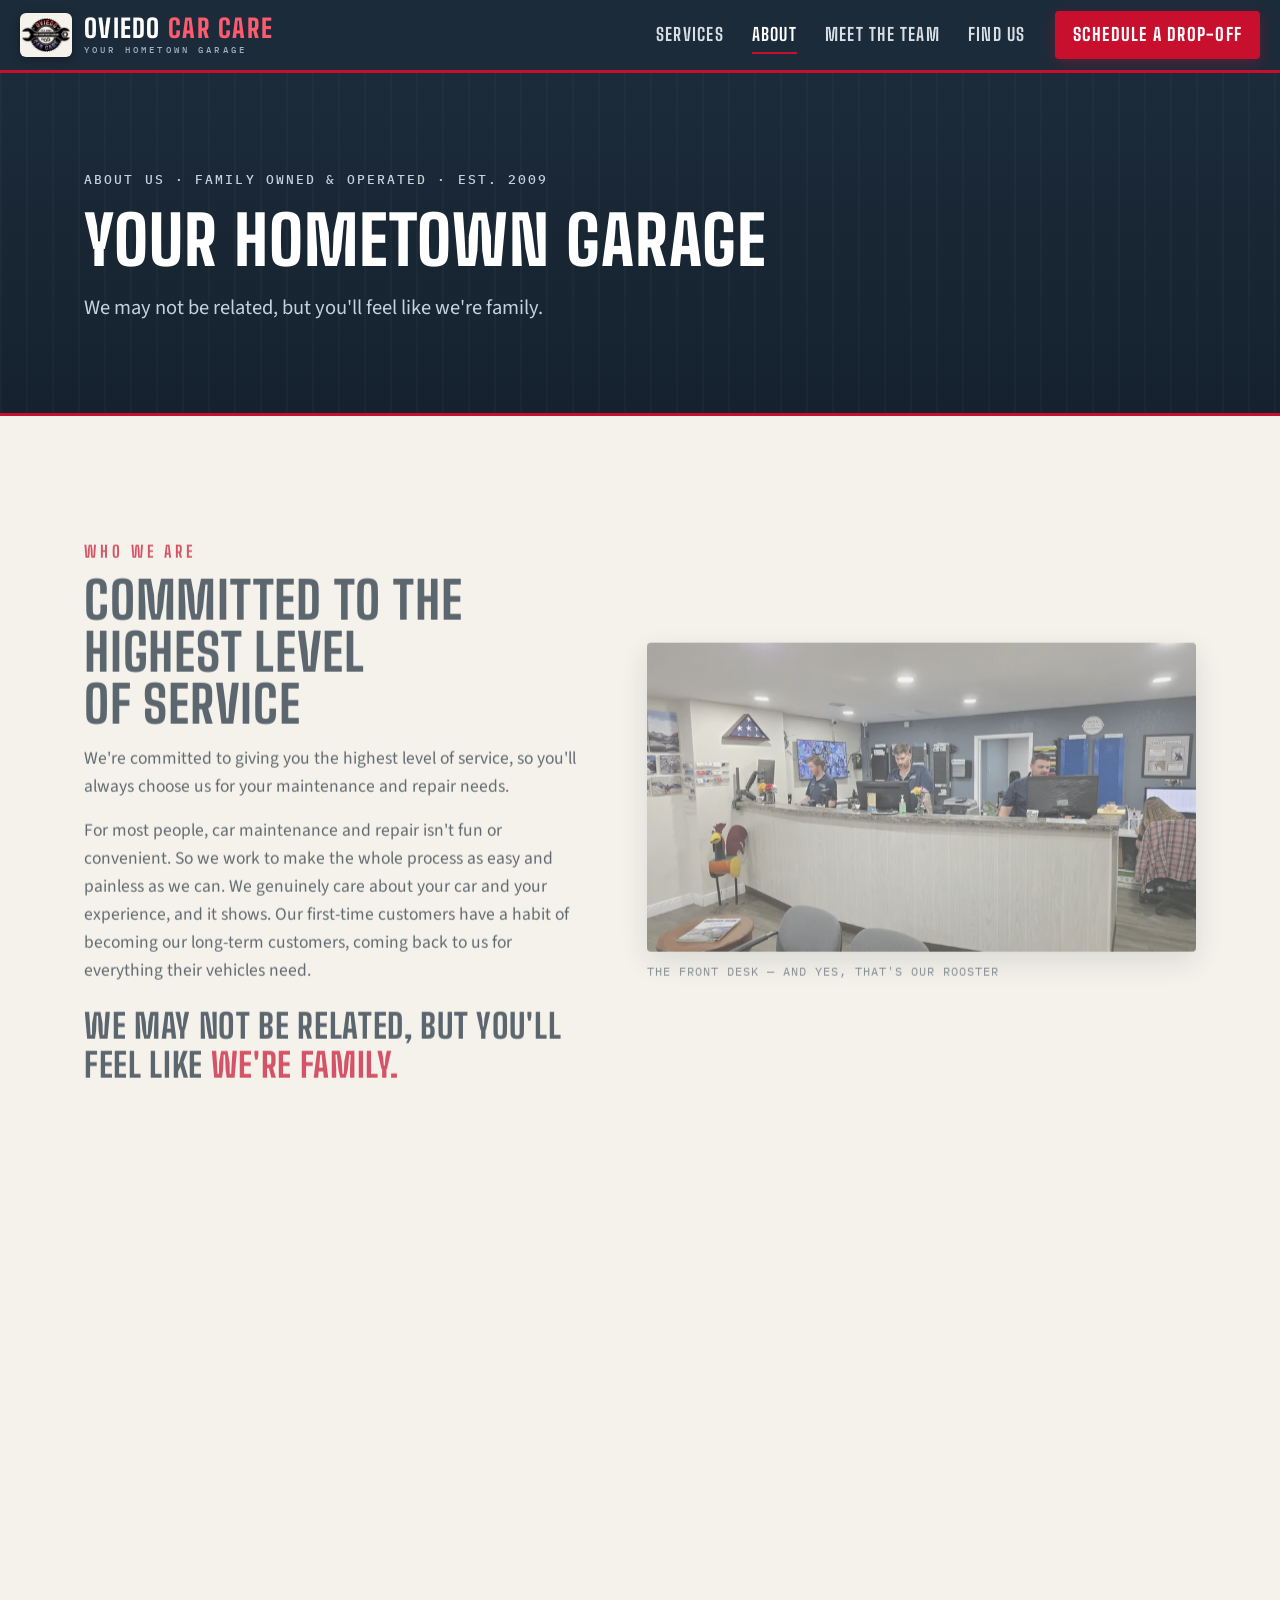
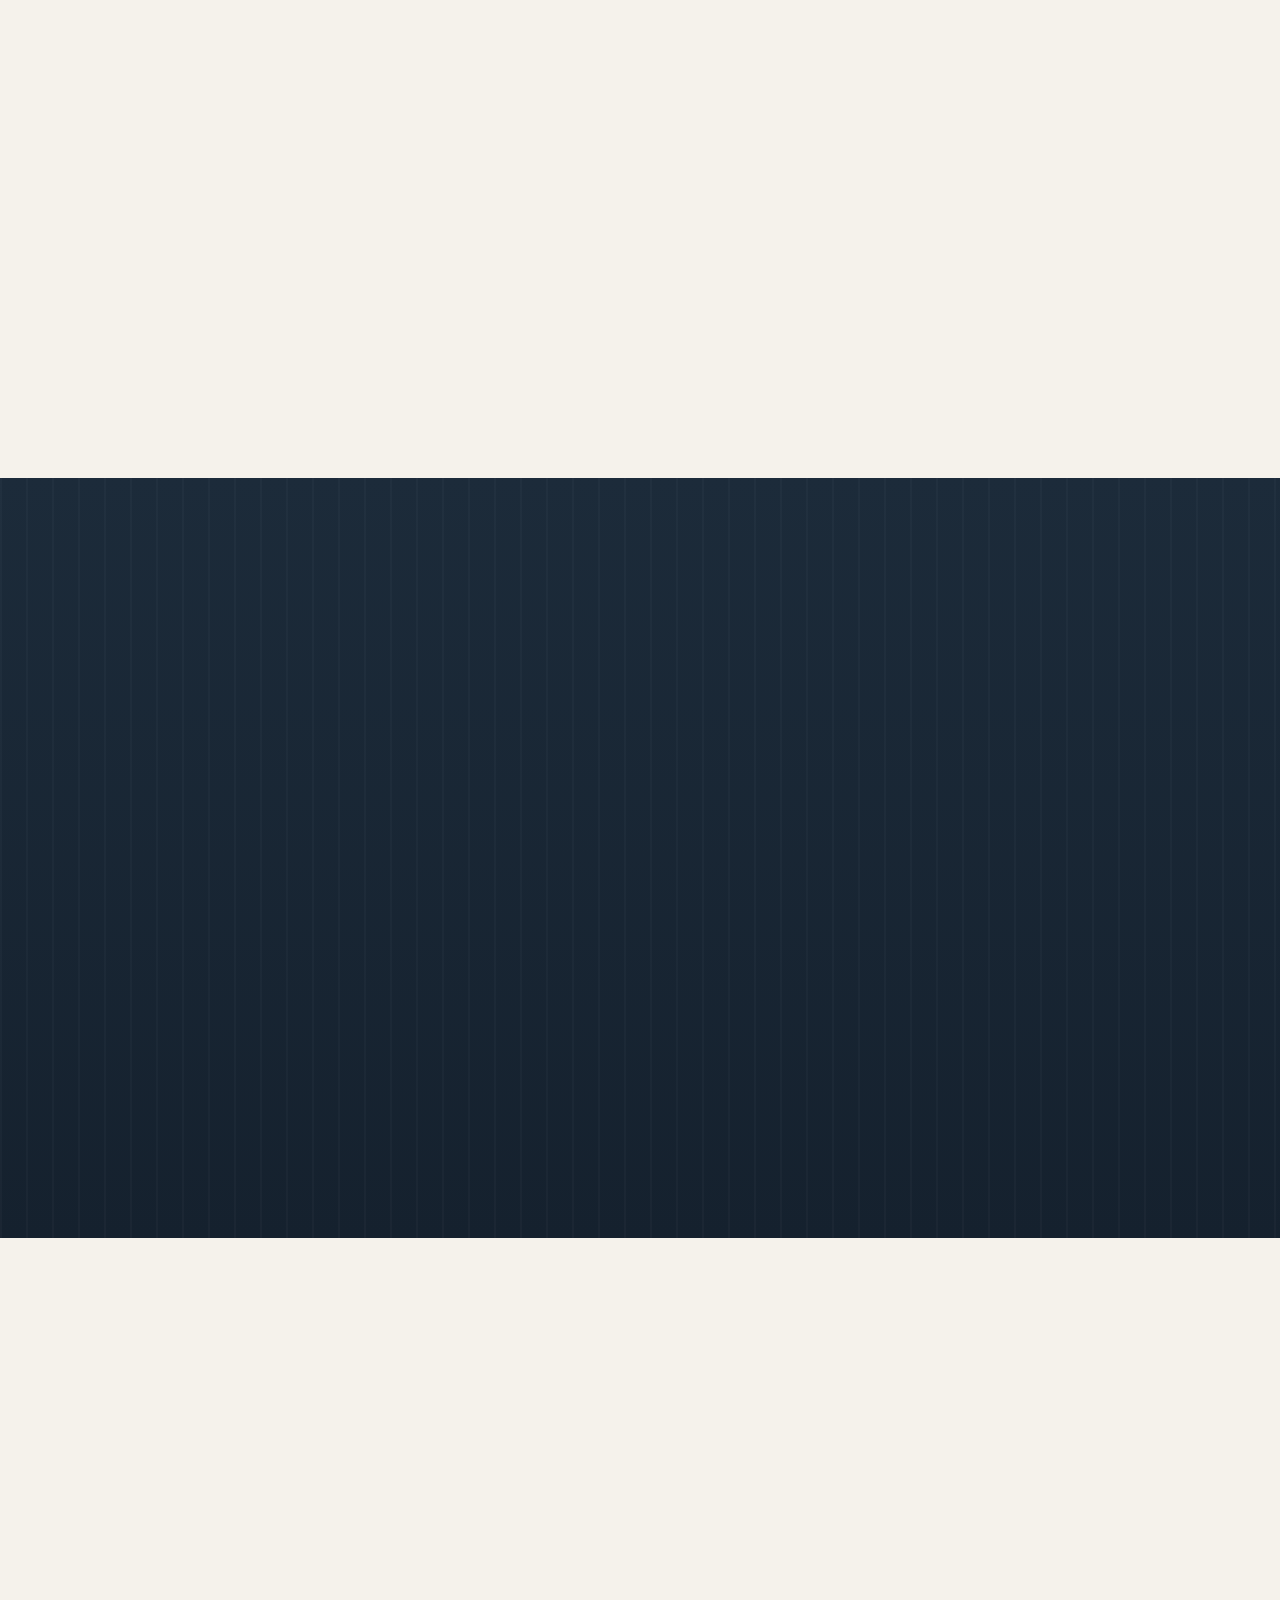
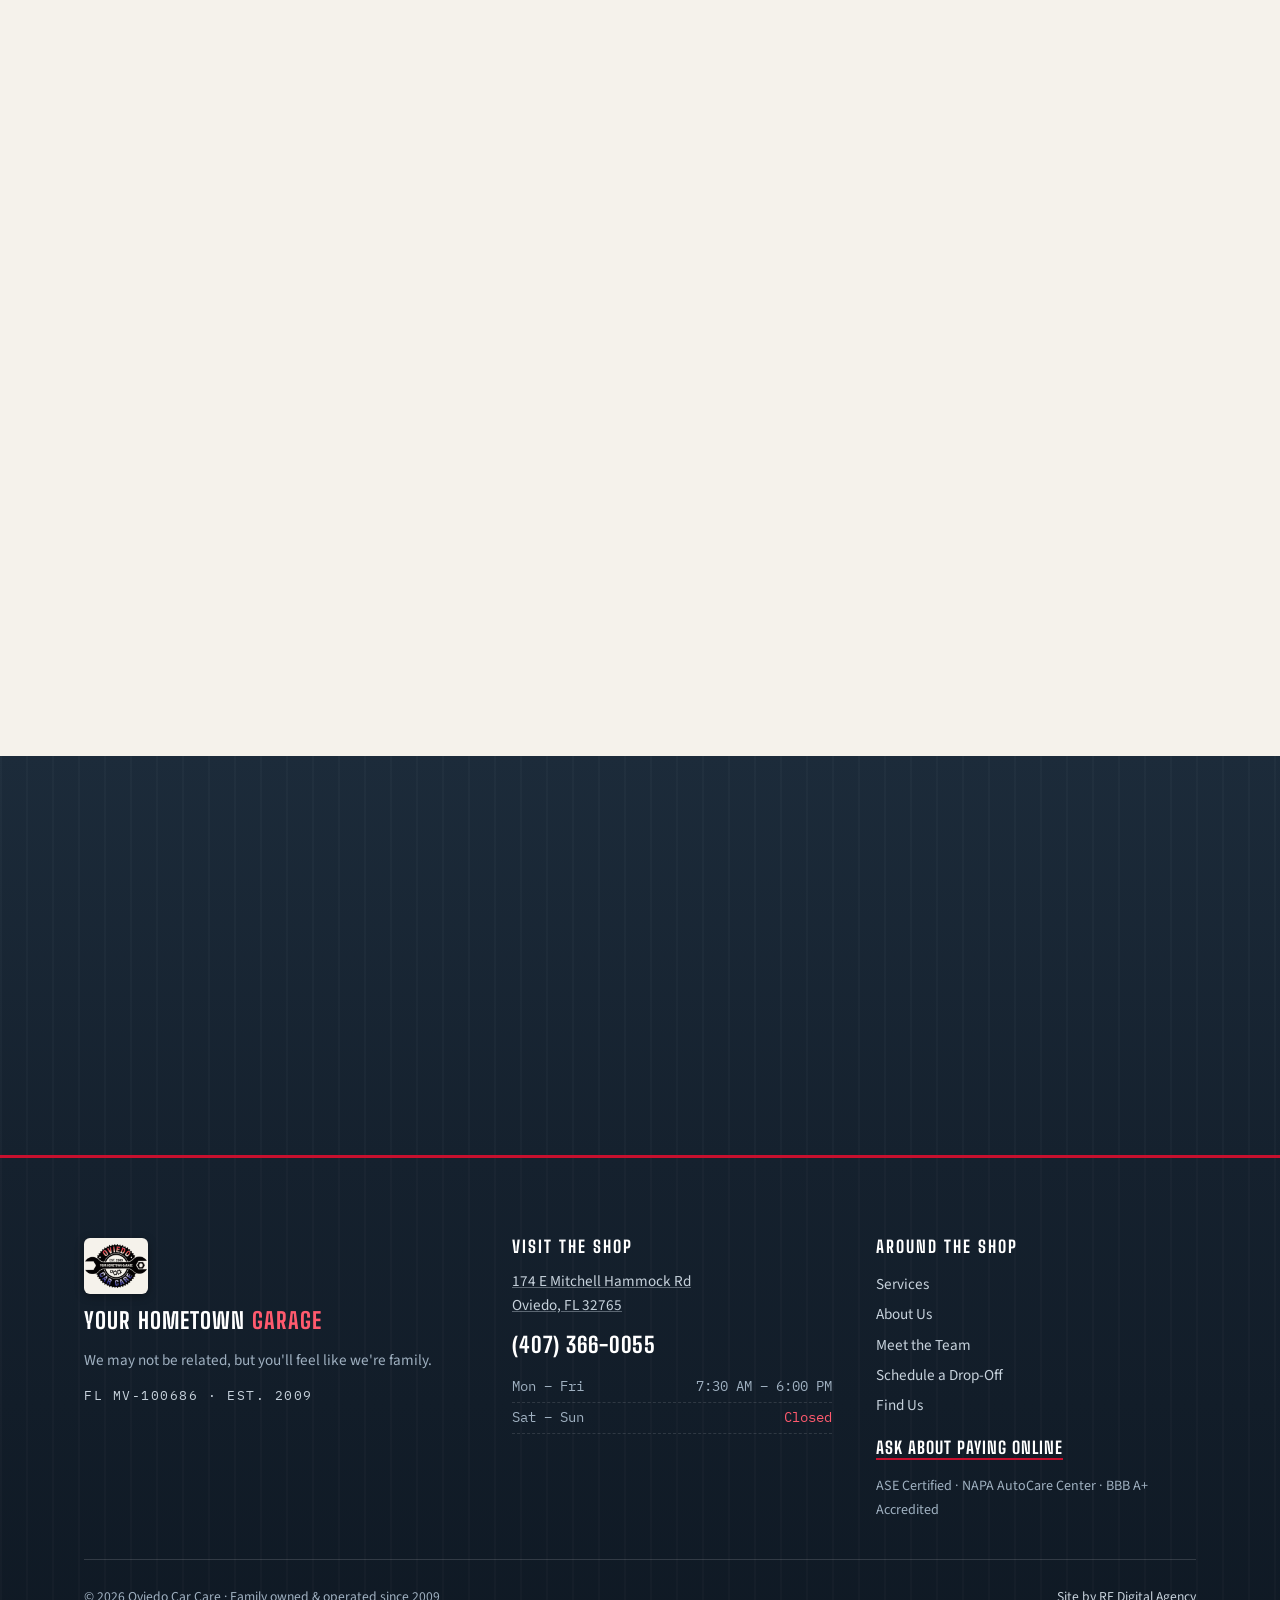
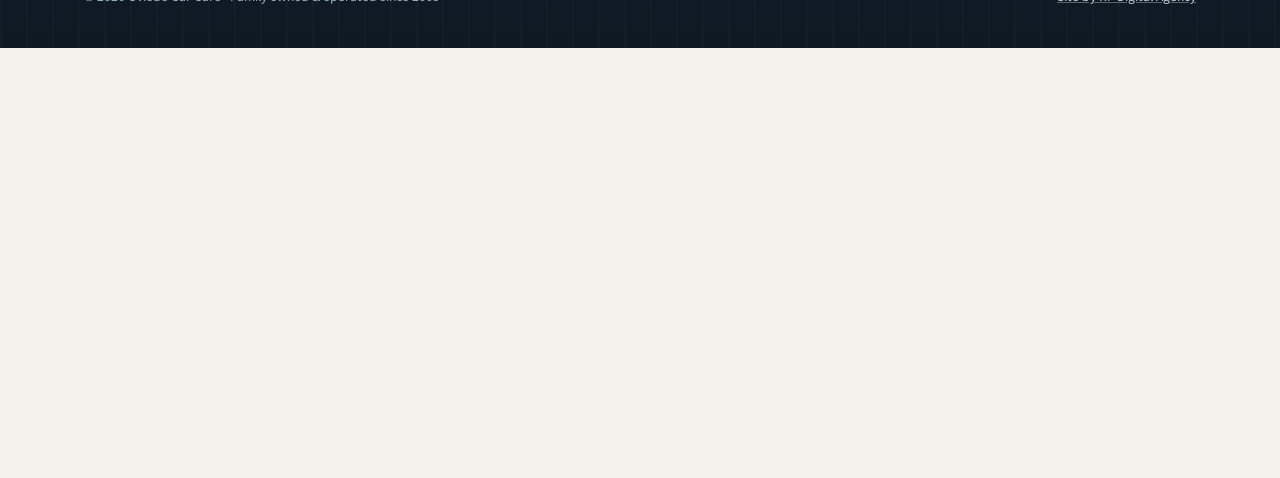
==== about-us.html @ 42293888 "Add redirect for legacy about-us.html" ====
﻿<!DOCTYPE html>
<html lang="en">
<head>
<meta charset="utf-8">
<meta http-equiv="refresh" content="0; url=/about.html">
<link rel="canonical" href="https://oviedocarcare.com/about.html">
<meta name="robots" content="noindex">
<title>Redirecting</title>
</head>
<body><p>Redirecting to <a href="/about.html">About</a>.</p></body>
</html>
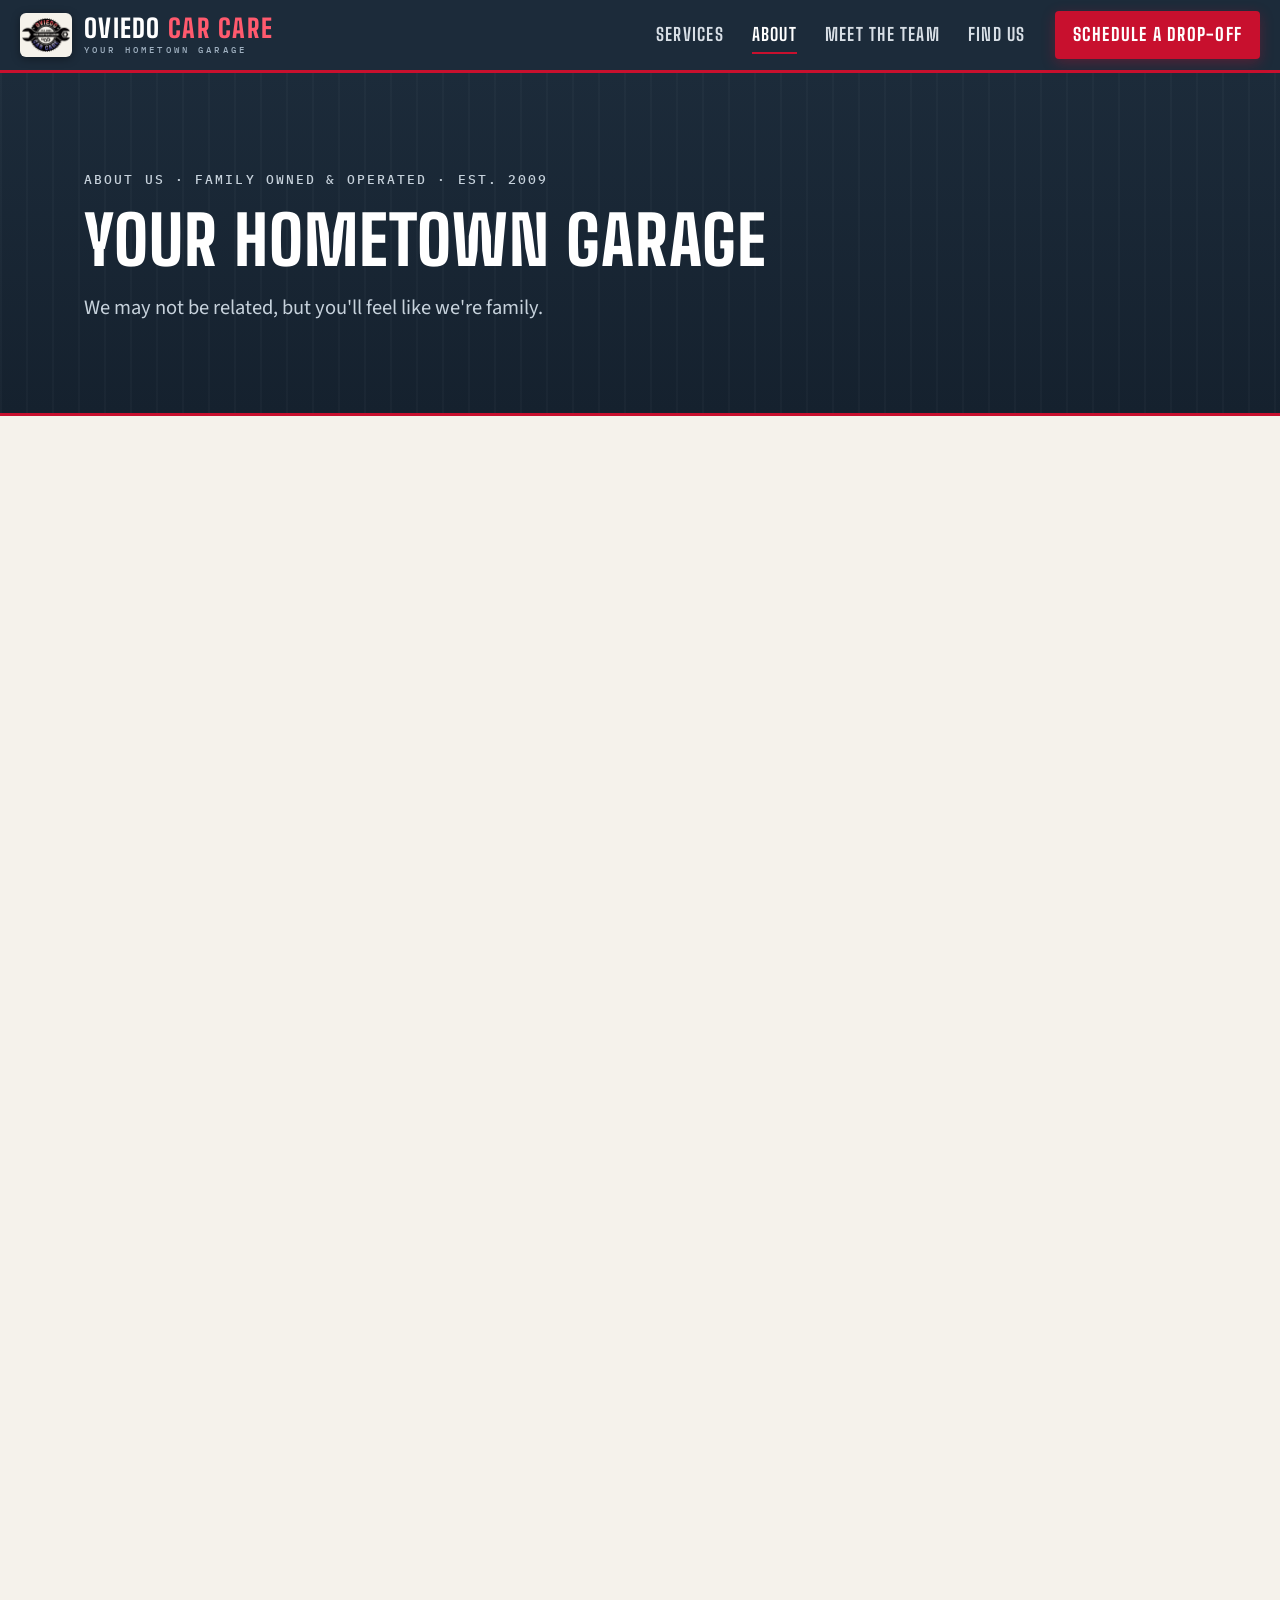
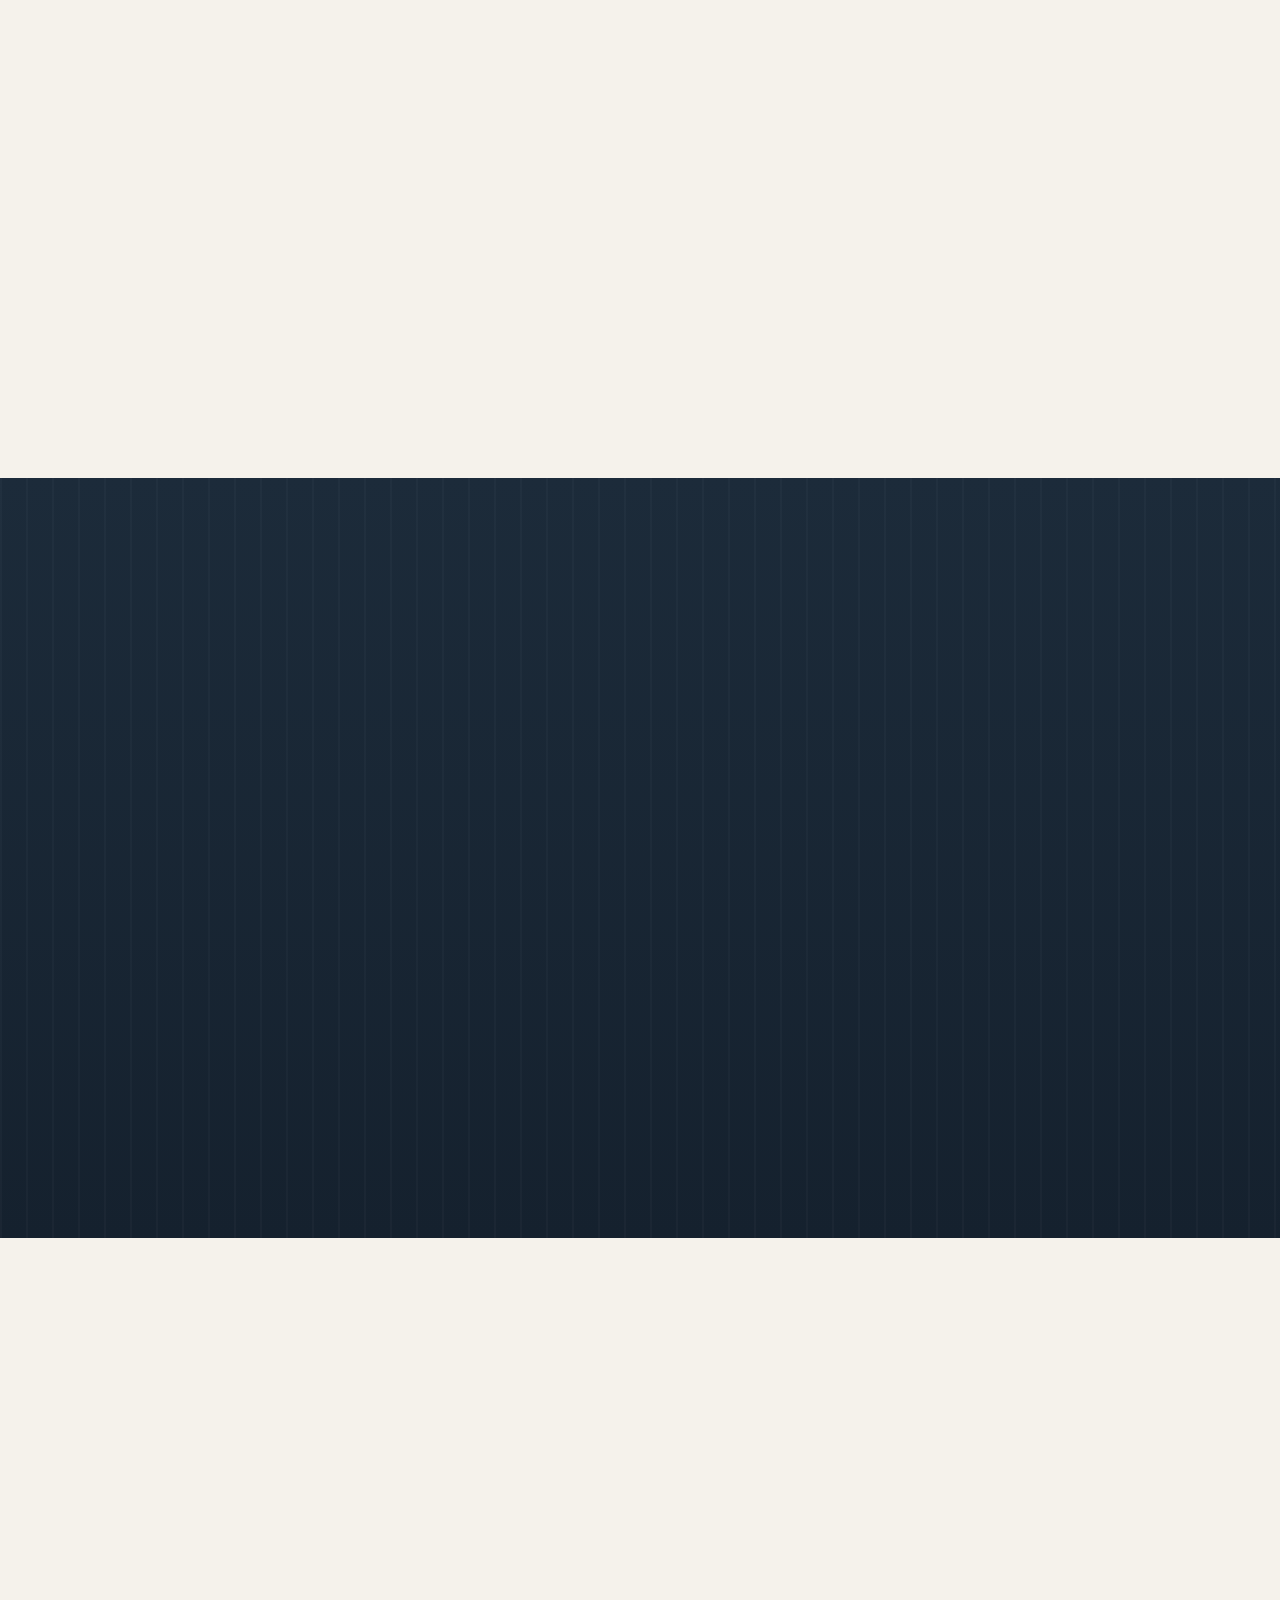
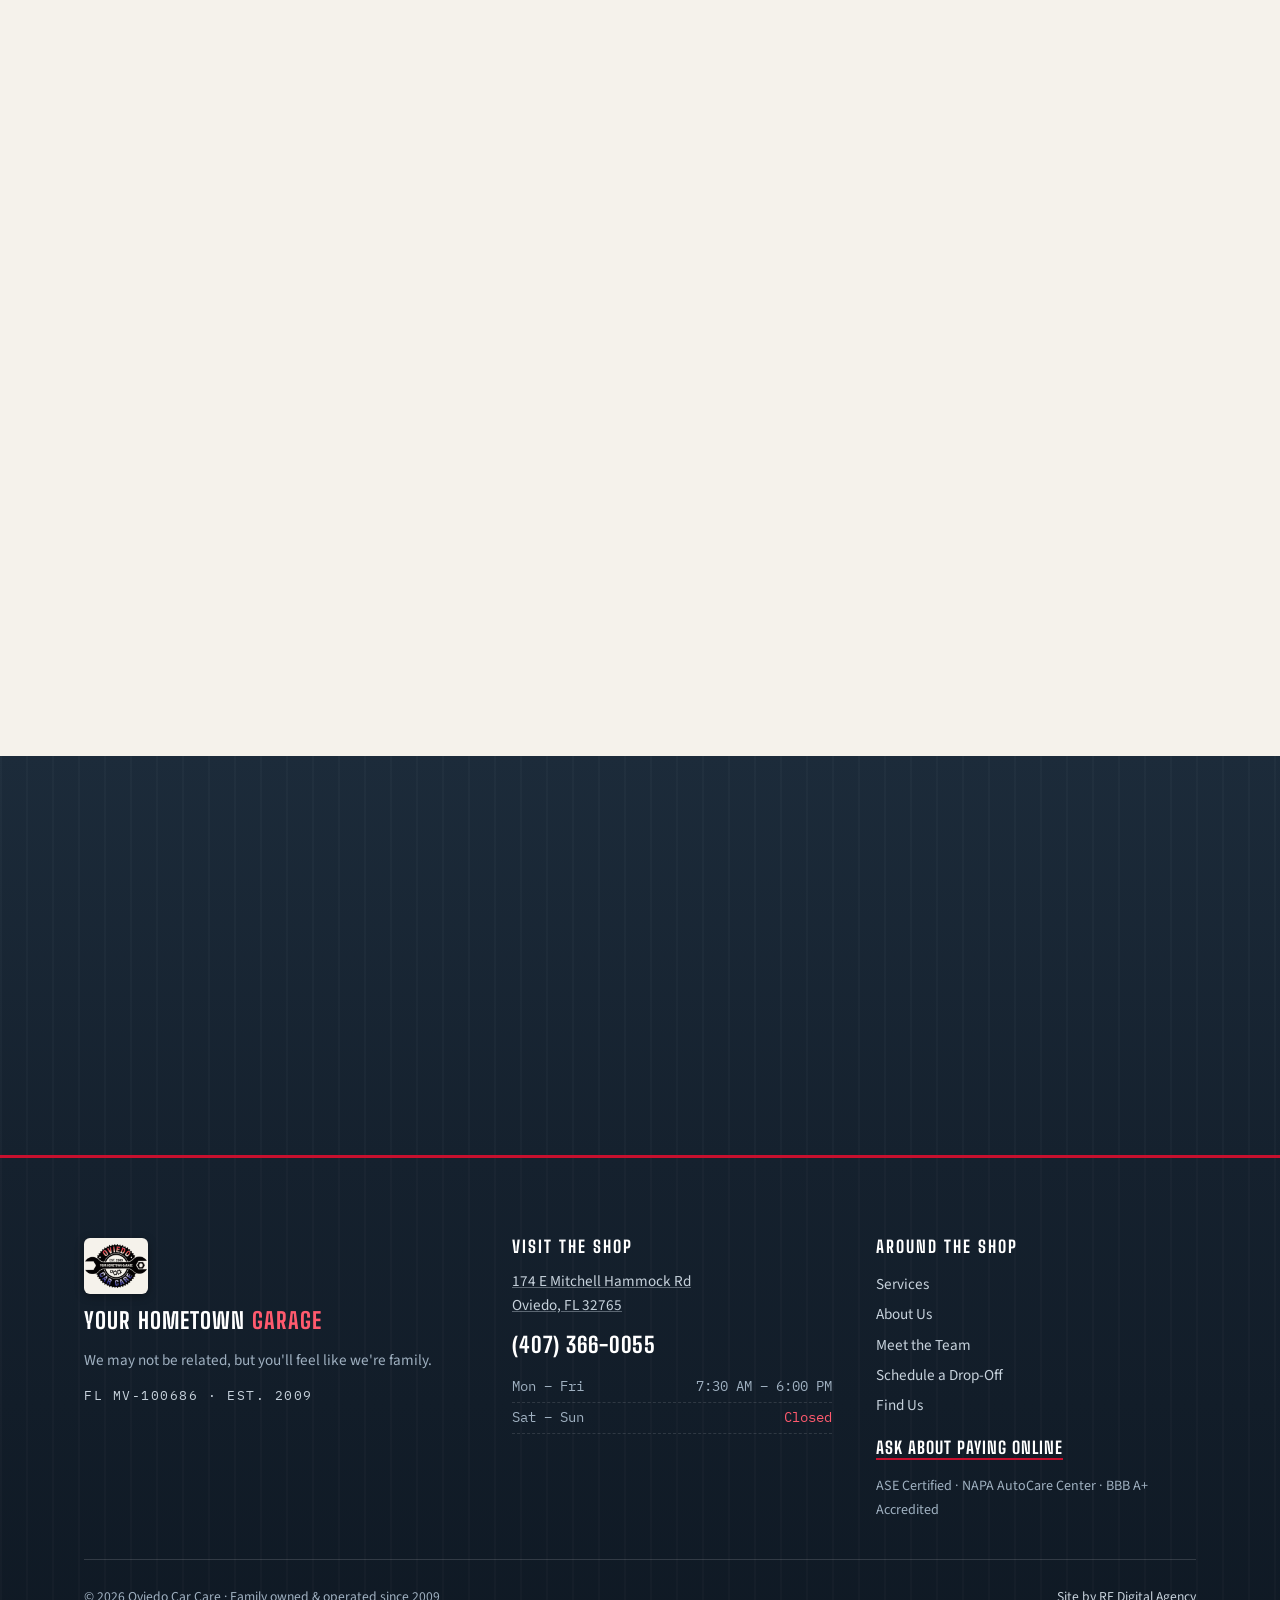
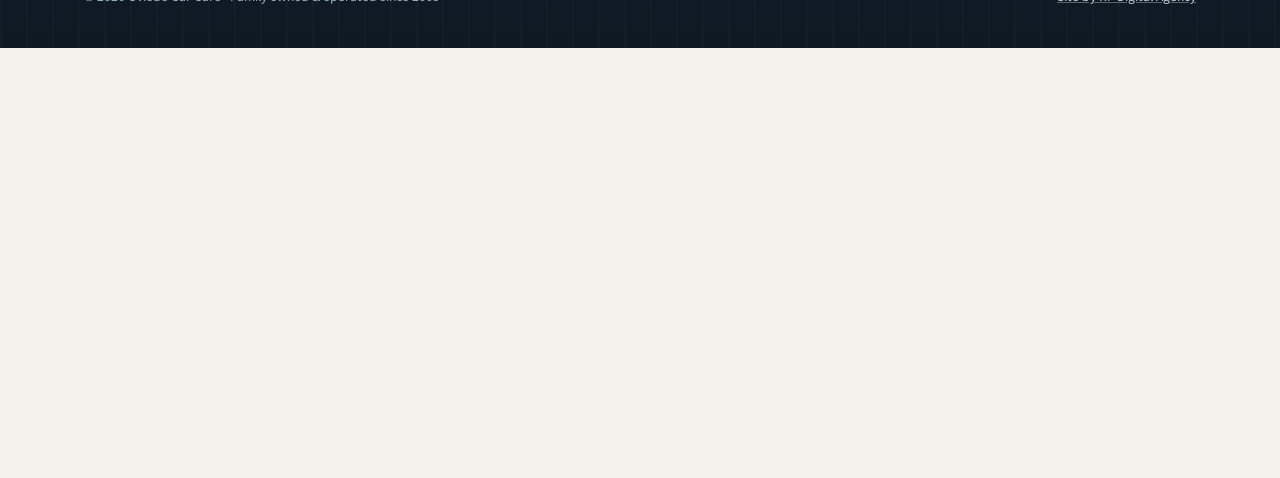
==== commit 669e5eaa: "Add Google Analytics 4 tag Co-Authored-By: Claude Sonnet 5 <noreply@anthropic.com>" ====
--- a/about-us.html
+++ b/about-us.html
@@ -1,6 +1,14 @@
 ﻿<!DOCTYPE html>
 <html lang="en">
 <head>
+<!-- Google tag (gtag.js) -->
+<script async src="https://www.googletagmanager.com/gtag/js?id=G-0DCYSPTSZR"></script>
+<script>
+  window.dataLayer = window.dataLayer || [];
+  function gtag(){dataLayer.push(arguments);}
+  gtag('js', new Date());
+  gtag('config', 'G-0DCYSPTSZR');
+</script>
 <meta charset="utf-8">
 <meta http-equiv="refresh" content="0; url=/about.html">
 <link rel="canonical" href="https://oviedocarcare.com/about.html">
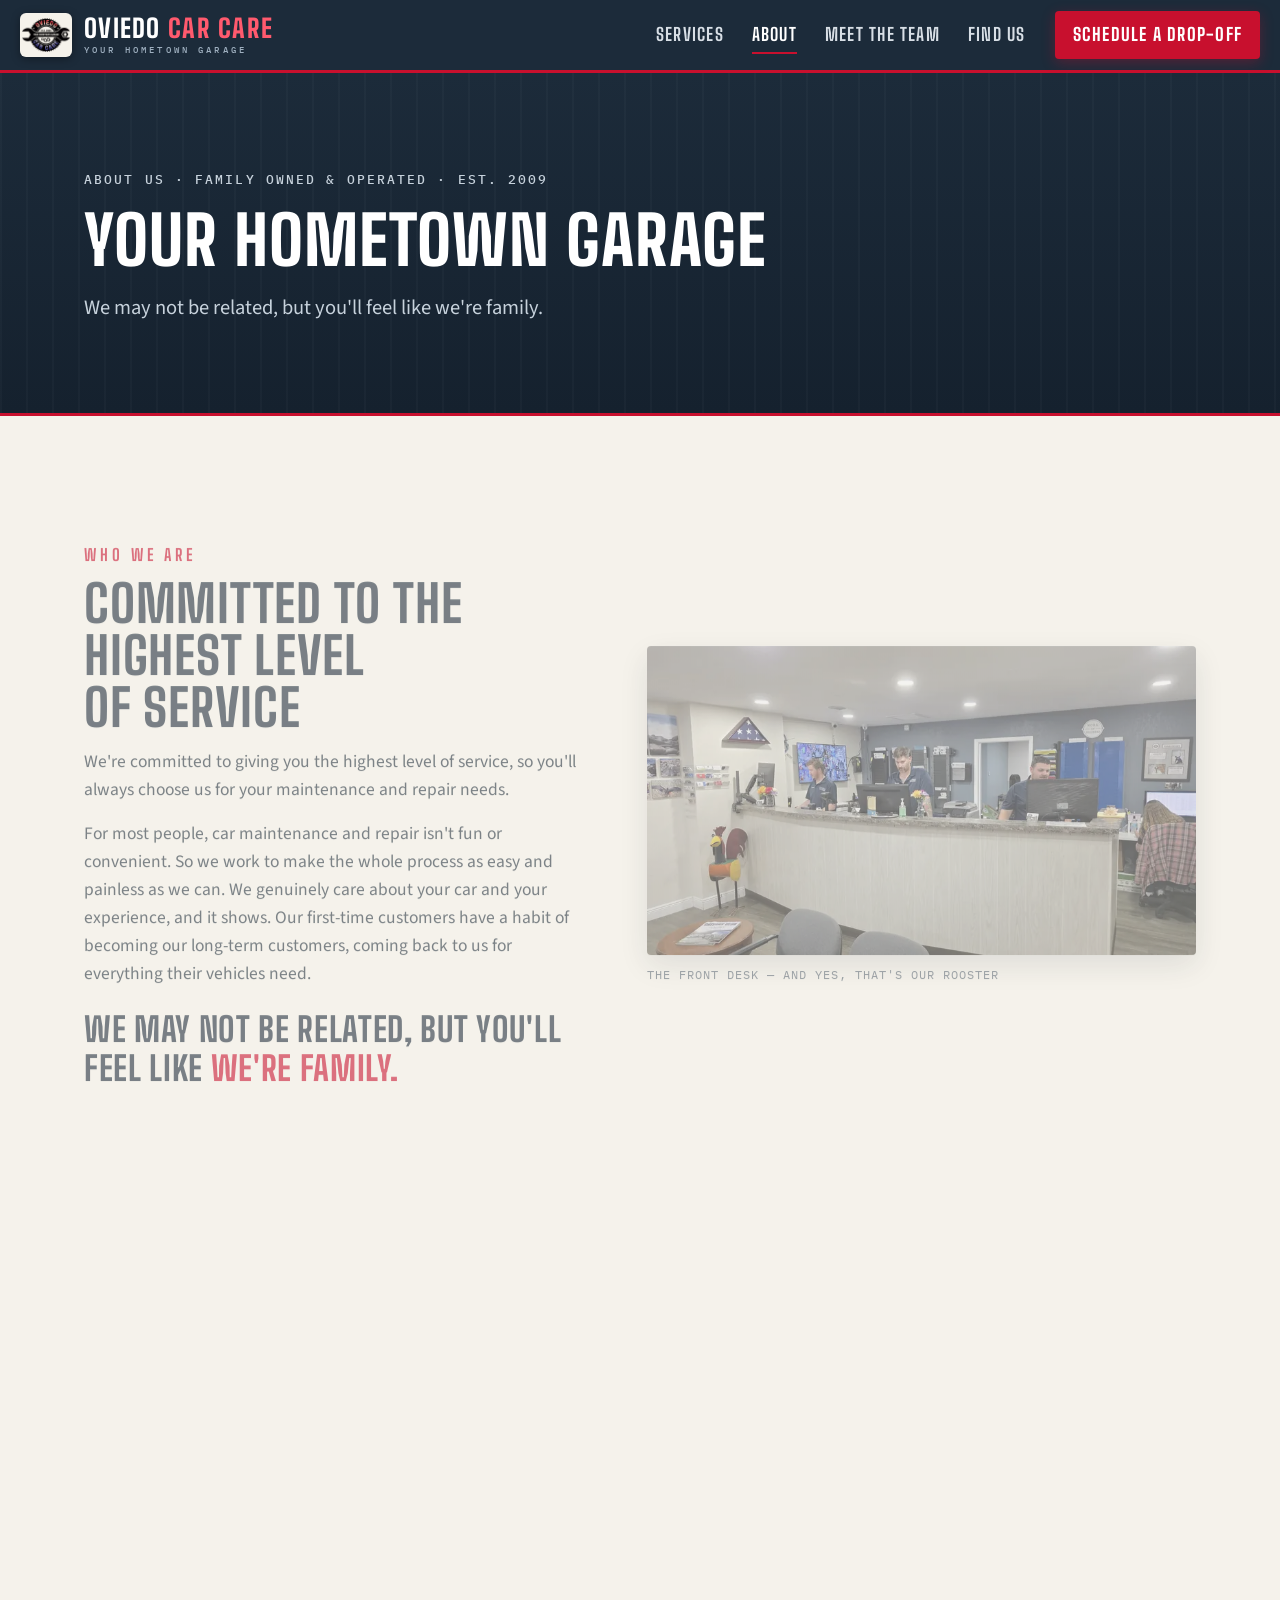
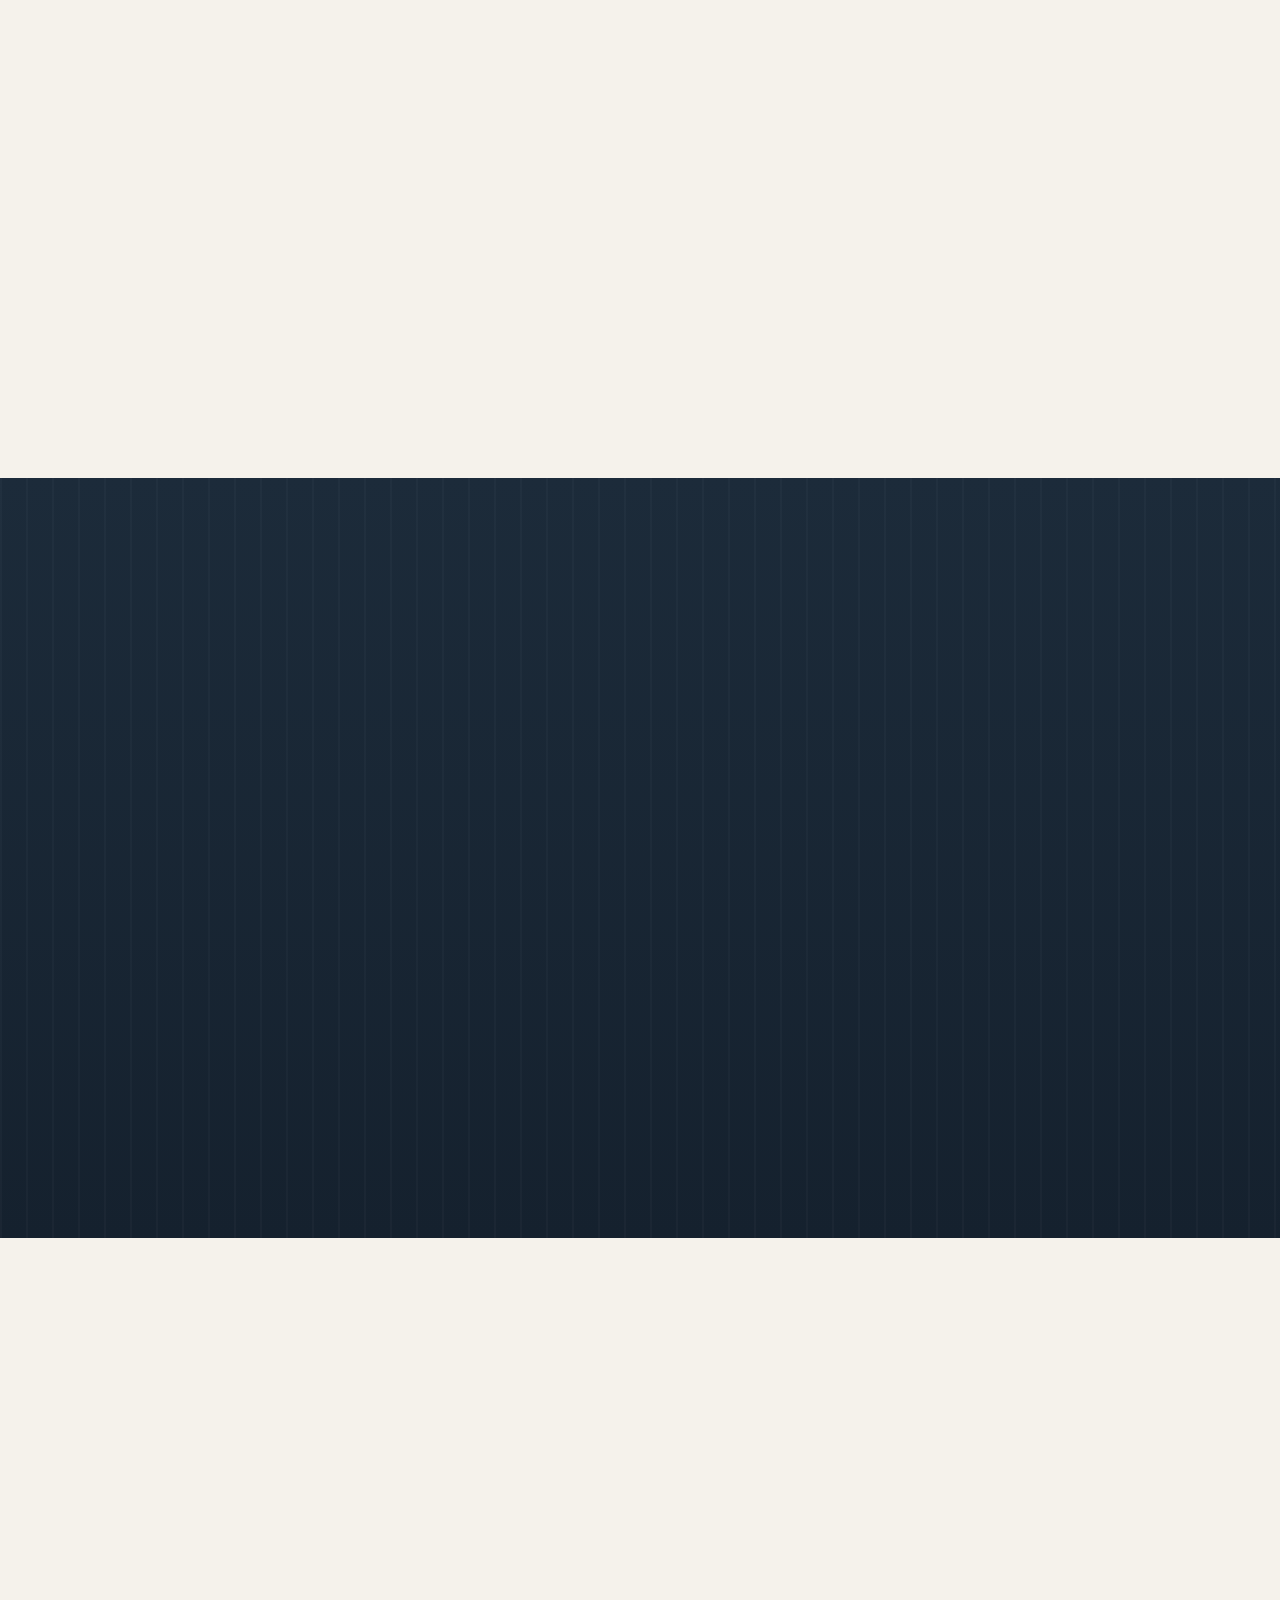
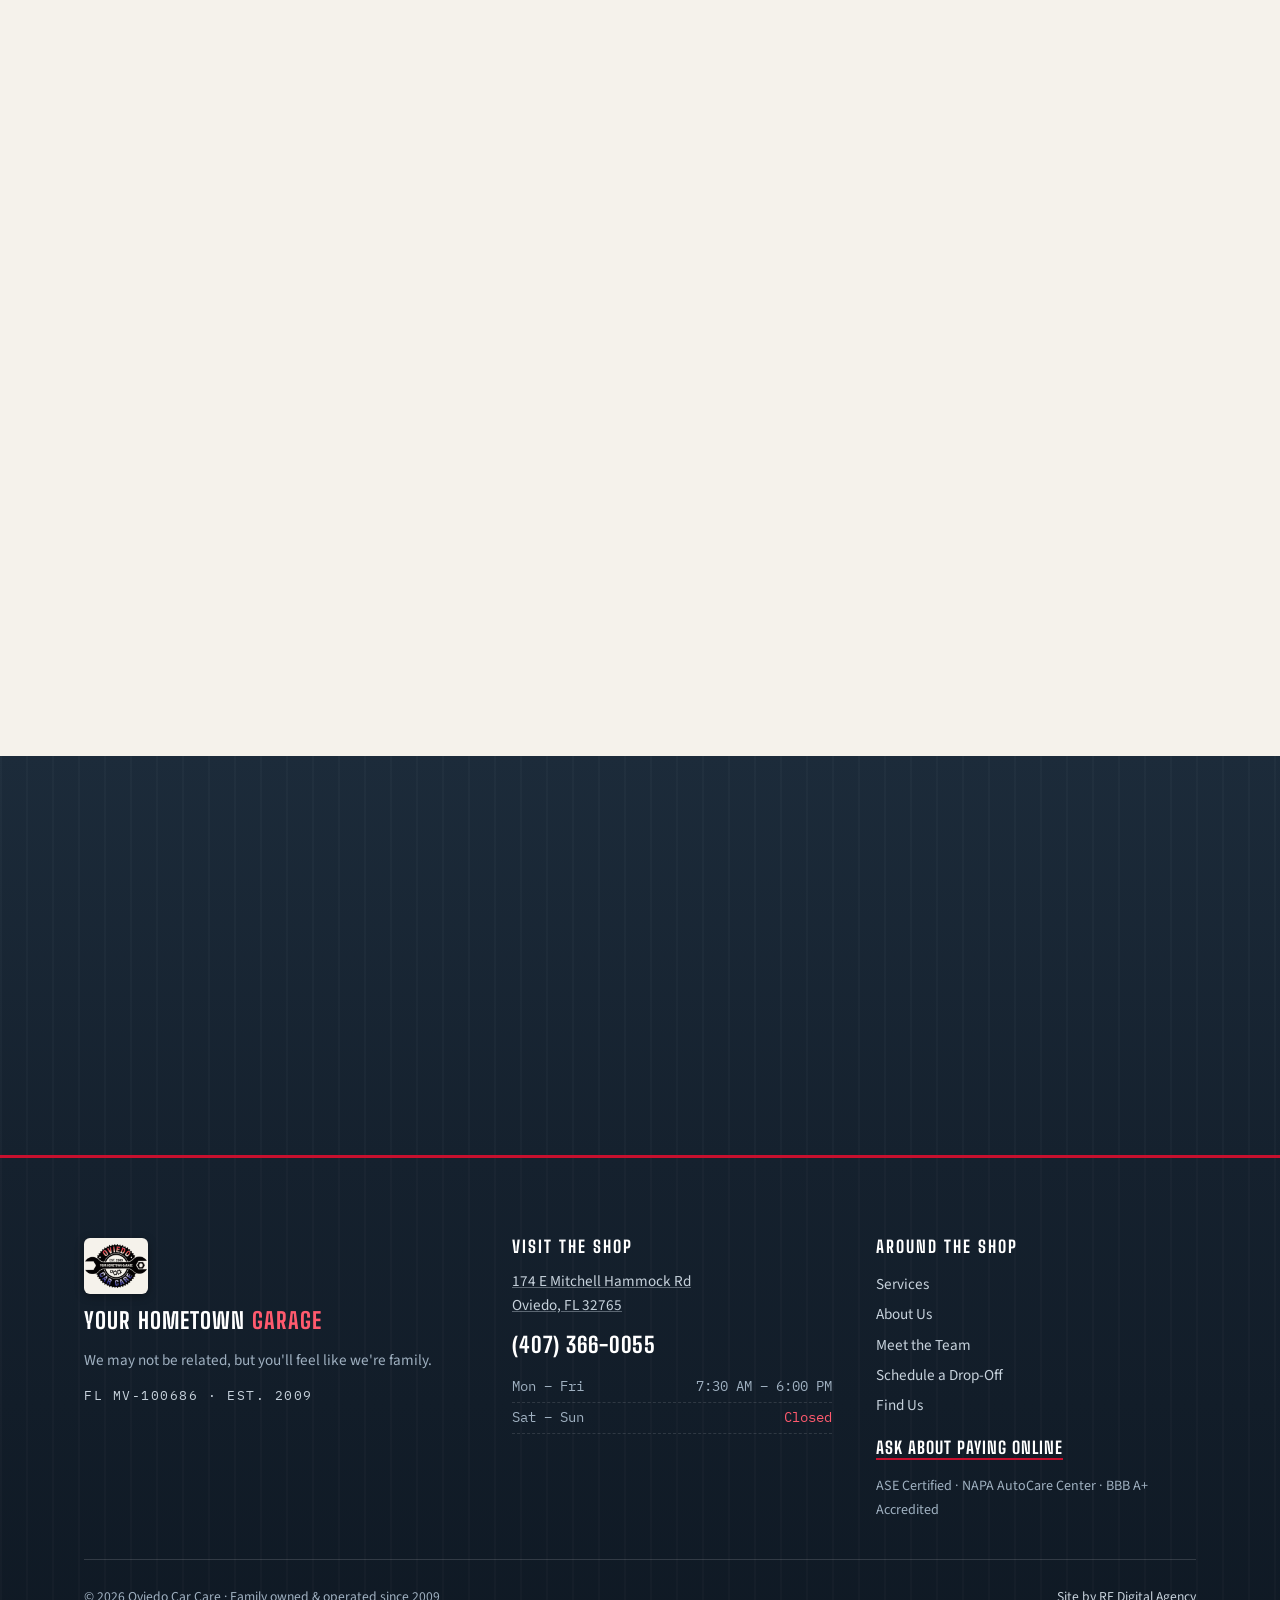
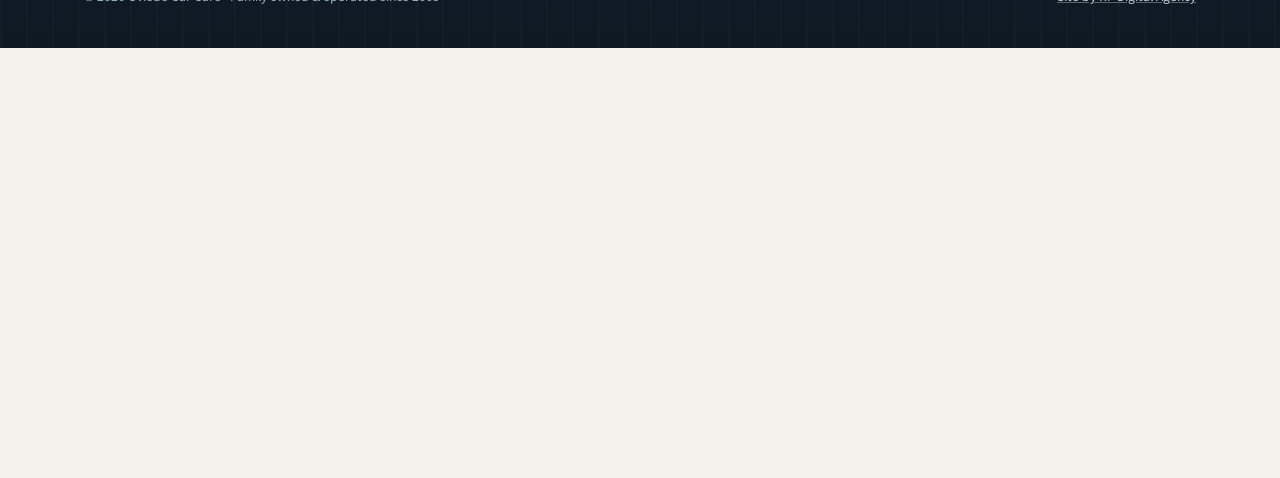
==== commit 6cef1a73: "Remove noindex from retired about-us.html redirect stub" ====
--- a/about-us.html
+++ b/about-us.html
@@ -1,4 +1,4 @@
-﻿<!DOCTYPE html>
+<!DOCTYPE html>
 <html lang="en">
 <head>
 <!-- Google tag (gtag.js) -->
@@ -12,7 +12,6 @@
 <meta charset="utf-8">
 <meta http-equiv="refresh" content="0; url=/about.html">
 <link rel="canonical" href="https://oviedocarcare.com/about.html">
-<meta name="robots" content="noindex">
 <title>Redirecting</title>
 </head>
 <body><p>Redirecting to <a href="/about.html">About</a>.</p></body>
